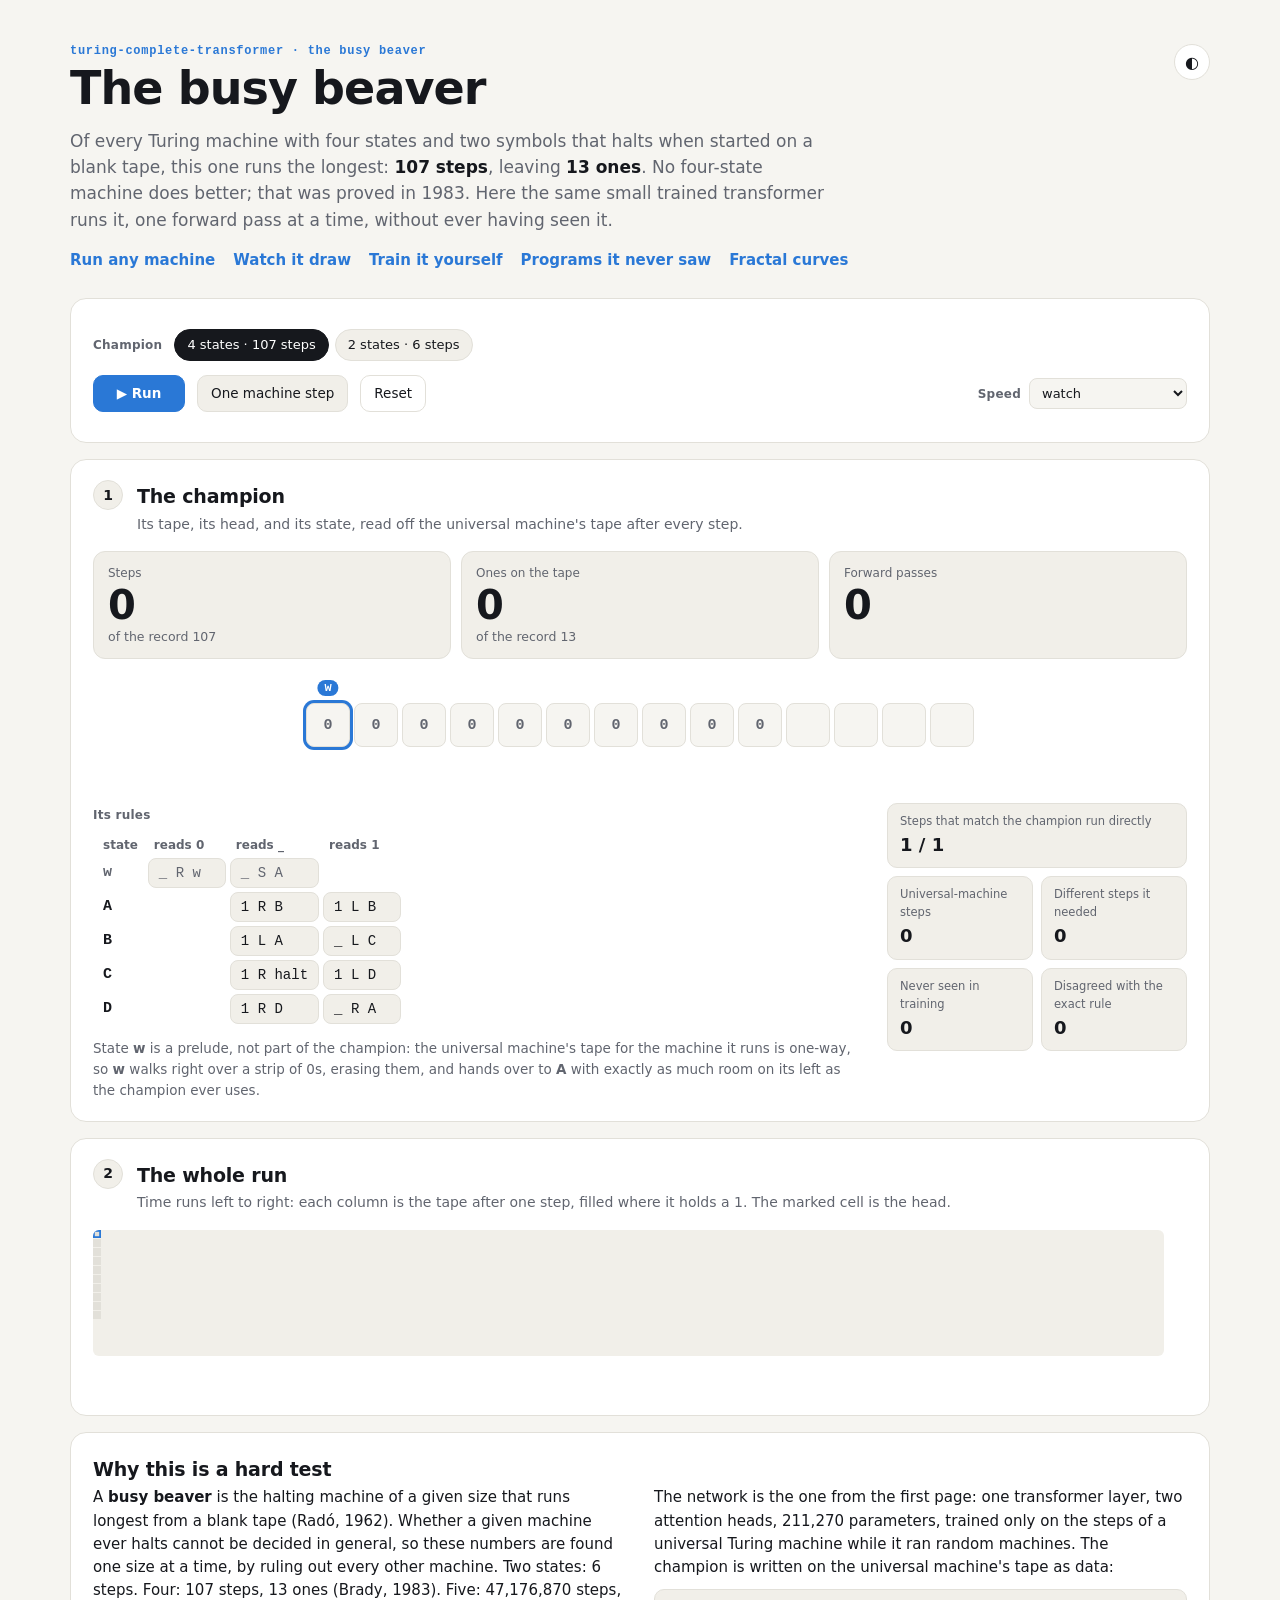
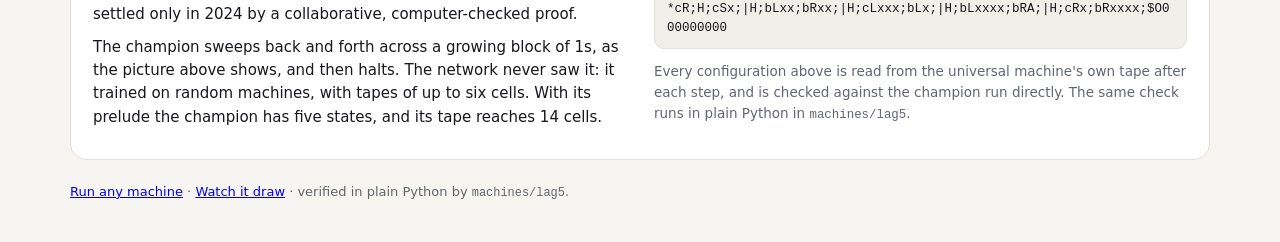
==== web/beaver.html @ 1ff1c218 "web/curves.html: the 8,170-parameter network draws the dragon curve and the Koch curve Two Turing ma" ====
<!doctype html>
<html lang="en">
<head>
<meta charset="utf-8">
<meta name="viewport" content="width=device-width, initial-scale=1">
<title>The Busy Beaver</title>
<meta name="description" content="A trained transformer, running a universal Turing machine, runs the four-state busy beaver champion: 107 steps, 13 ones.">
<link rel="stylesheet" href="style.css">
<script>try { var t = localStorage.getItem("tct-theme"); if (t) document.documentElement.dataset.theme = t; } catch (e) {}</script>
</head>
<body>
<header class="hero">
  <div class="wrap">
    <p class="kicker"><a href="index.html">turing-complete-transformer</a> · the busy beaver</p>
    <h1>The busy beaver</h1>
    <p class="lede">Of every Turing machine with four states and two symbols that halts when started on a blank tape, this
      one runs the longest: <b>107 steps</b>, leaving <b>13 ones</b>. No four-state machine does better; that was proved
      in 1983. Here the same small trained transformer runs it, one forward pass at a time, without ever having seen it.</p>
    <nav class="pagenav"><a href="index.html">Run any machine</a><a href="draw.html">Watch it draw</a><a href="train.html">Train it yourself</a><a href="programs.html">Programs it never saw</a><a href="curves.html">Fractal curves</a></nav>
    <button class="theme" type="button" aria-label="Toggle light and dark">◐</button>
  </div>
</header>

<main class="wrap">
  <section class="panel controls" aria-label="Choose a champion and run it">
    <div class="row">
      <span class="label">Champion</span>
      <div class="chips" id="champs">
        <button class="chip" type="button" data-champ="bb4">4 states · 107 steps</button>
        <button class="chip" type="button" data-champ="bb2">2 states · 6 steps</button>
      </div>
    </div>
    <div class="row buttons">
      <button class="btn primary" id="play" type="button">▶ Run</button>
      <button class="btn" id="step" type="button">One machine step</button>
      <button class="btn ghost" id="reset" type="button">Reset</button>
      <label class="speed"><span class="label">Speed</span>
        <select id="speed">
          <option value="600">slow</option>
          <option value="140" selected>watch</option>
          <option value="0">as fast as possible</option>
        </select>
      </label>
    </div>
  </section>

  <section class="panel" aria-labelledby="h-bb">
    <div class="phead">
      <span class="num">1</span>
      <div><h2 id="h-bb">The champion</h2>
        <p class="sub" id="phase">Its tape, its head, and its state, read off the universal machine's tape after every step.</p></div>
    </div>
    <div class="bbtop">
      <div class="counter"><span>Steps</span><b id="steps">0</b><em id="steps-of">of the record 107</em></div>
      <div class="counter"><span>Ones on the tape</span><b id="ones">0</b><em id="ones-of">of the record 13</em></div>
      <div class="counter"><span>Forward passes</span><b id="passes">0</b><em id="this-step"></em></div>
    </div>
    <div class="bbtape-wrap"><div class="bbtape" id="tape" aria-live="off"></div></div>
    <p class="used" id="used" aria-live="polite">&nbsp;</p>
    <div class="bbgrid">
      <div>
        <span class="label">Its rules</span>
        <table class="bbrules" id="rules"></table>
        <p class="note">State <b>w</b> is a prelude, not part of the champion: the universal machine's tape for the machine
          it runs is one-way, so <b>w</b> walks right over a strip of 0s, erasing them, and hands over to <b>A</b> with
          exactly as much room on its left as the champion ever uses.</p>
      </div>
      <div class="checks2">
        <div class="sm" id="c-match"><span>Steps that match the champion run directly</span><b id="match">0</b></div>
        <div class="sm"><span>Universal-machine steps</span><b id="utm">0</b></div>
        <div class="sm"><span>Different steps it needed</span><b id="distinct">0</b></div>
        <div class="sm" id="c-unseen"><span>Never seen in training</span><b id="unseen">0</b></div>
        <div class="sm" id="c-dis"><span>Disagreed with the exact rule</span><b id="disagree">0</b></div>
      </div>
    </div>
  </section>

  <section class="panel" aria-labelledby="h-run">
    <div class="phead">
      <span class="num">2</span>
      <div><h2 id="h-run">The whole run</h2>
        <p class="sub">Time runs left to right: each column is the tape after one step, filled where it holds a 1. The
          marked cell is the head.</p></div>
    </div>
    <div class="ribbon-wrap" id="ribbon-wrap"><canvas id="ribbon" role="img" aria-label="The tape after every step"></canvas></div>
    <p class="verdict2" id="verdict" aria-live="polite"></p>
  </section>

  <section class="panel explain" aria-labelledby="h-what">
    <h2 id="h-what">Why this is a hard test</h2>
    <div class="cols">
      <div>
        <p>A <b>busy beaver</b> is the halting machine of a given size that runs longest from a blank tape (Radó, 1962).
          Whether a given machine ever halts cannot be decided in general, so these numbers are found one size at a time,
          by ruling out every other machine. Two states: 6 steps. Four: 107 steps, 13 ones (Brady, 1983). Five:
          47,176,870 steps, settled only in 2024 by a collaborative, computer-checked proof.</p>
        <p>The champion sweeps back and forth across a growing block of 1s, as the picture above shows, and then
          halts. The network never saw it: it trained on random machines, with tapes of up to six cells. With its
          prelude the champion has five states, and its tape reaches 14 cells.</p>
      </div>
      <div>
        <p>The network is the one from the first page: one transformer layer, two attention heads, 211,270 parameters,
          trained only on the steps of a universal Turing machine while it ran random machines. The champion is written
          on the universal machine's tape as data:</p>
        <pre class="enc" id="encoded"></pre>
        <p class="note">Every configuration above is read from the universal machine's own tape after each step, and is
          checked against the champion run directly. The same check runs in plain Python in
          <code>machines/lag5</code>.</p>
      </div>
    </div>
  </section>
</main>

<footer class="wrap foot">
  <a href="index.html">Run any machine</a> · <a href="draw.html">Watch it draw</a> · verified in plain Python by
  <code>machines/lag5</code>.
</footer>

<script src="data.js"></script>
<script src="mynet.js"></script>
<script src="core.js"></script>
<script src="beaver.js"></script>
</body>
</html>
---- web/style.css ----
:root {
  --bg: #f6f5f1;
  --panel: #ffffff;
  --ink: #16181d;
  --muted: #61656f;
  --rule: #e2e0d9;
  --soft: #f1efe9;
  --accent: #2a78d6;          /* validated categorical slot 1 */
  --accent-2: #eb6834;        /* validated categorical slot 2 */
  --good: #0a8a0a;
  --bad: #d03b3b;
  --entry-a: #eef3fb;
  --entry-b: #f7f1e9;
  --sim: #e9f6ee;
  --mono: ui-monospace, "SF Mono", Menlo, Consolas, monospace;
  --sans: -apple-system, BlinkMacSystemFont, "Inter", "Segoe UI", system-ui, sans-serif;
  color-scheme: light;
}
@media (prefers-color-scheme: dark) {
  :root:not([data-theme="light"]) {
    --bg: #111317; --panel: #191c22; --ink: #eceef2; --muted: #9aa0ab; --rule: #2a2e37; --soft: #20242c;
    --accent: #3987e5; --accent-2: #d95926; --good: #3cbf5c; --bad: #e66767;
    --entry-a: #24324b; --entry-b: #3a2f24; --sim: #1f3528; color-scheme: dark;
  }
}
:root[data-theme="dark"] {
  --bg: #111317; --panel: #191c22; --ink: #eceef2; --muted: #9aa0ab; --rule: #2a2e37; --soft: #20242c;
  --accent: #3987e5; --accent-2: #d95926; --good: #3cbf5c; --bad: #e66767;
  --entry-a: #24324b; --entry-b: #3a2f24; --sim: #1f3528; color-scheme: dark;
}

* { box-sizing: border-box; }
body { margin: 0; background: var(--bg); color: var(--ink); font: 15px/1.55 var(--sans); }
code { font-family: var(--mono); font-size: 0.92em; }
.wrap { max-width: 1180px; margin: 0 auto; padding: 0 20px; }

.hero { padding: 44px 0 26px; }
.hero .wrap { position: relative; }
.kicker { margin: 0 0 6px; font: 600 12px var(--mono); letter-spacing: 0.06em; color: var(--accent); }
h1 { margin: 0; font-size: clamp(30px, 5vw, 46px); line-height: 1.08; letter-spacing: -0.02em; }
.lede { max-width: 760px; margin: 14px 0 0; font-size: 17px; color: var(--muted); }
.lede b { color: var(--ink); }
.theme { position: absolute; top: 0; right: 20px; width: 36px; height: 36px; border-radius: 50%; border: 1px solid var(--rule);
  background: var(--panel); color: var(--ink); font-size: 16px; cursor: pointer; }

.panel { background: var(--panel); border: 1px solid var(--rule); border-radius: 16px; padding: 20px 22px; margin: 0 0 16px; }
.label { font-size: 12px; font-weight: 600; color: var(--muted); letter-spacing: 0.02em; }
.row { display: flex; flex-wrap: wrap; align-items: center; gap: 10px 12px; margin: 10px 0; }
.chips { display: flex; flex-wrap: wrap; gap: 6px; }
.chip { font: inherit; font-size: 13px; padding: 5px 12px; border-radius: 999px; border: 1px solid var(--rule); background: var(--soft);
  color: var(--ink); cursor: pointer; }
.chip[aria-pressed="true"] { background: var(--ink); color: var(--panel); border-color: var(--ink); }
.chip.own { border-style: dashed; }
#input { font: 600 16px var(--mono); padding: 7px 12px; border-radius: 10px; border: 1px solid var(--rule); background: var(--bg);
  color: var(--ink); min-width: 0; flex: 0 1 260px; }
.hint { font-size: 13px; color: var(--muted); }
.editor { margin: 6px 0 4px; }
.editor .label { display: block; margin-bottom: 6px; font-weight: 500; }
textarea { width: 100%; font: 14px/1.5 var(--mono); padding: 10px 12px; border-radius: 10px; border: 1px solid var(--rule);
  background: var(--bg); color: var(--ink); resize: vertical; }
.error { min-height: 1.2em; margin: 4px 0 0; color: var(--bad); font-size: 13px; }
.buttons { margin-top: 14px; }
.btn { font: inherit; font-size: 13.5px; padding: 7px 13px; border-radius: 10px; border: 1px solid var(--rule); background: var(--soft);
  color: var(--ink); cursor: pointer; }
.btn:hover { border-color: var(--muted); }
.btn:disabled { opacity: 0.45; cursor: default; }
.btn.primary { background: var(--accent); border-color: var(--accent); color: #fff; font-weight: 600; min-width: 92px; }
.btn.ghost { background: none; }
.speed { margin-left: auto; display: inline-flex; align-items: center; gap: 8px; }
select { font: inherit; font-size: 13px; padding: 6px 8px; border-radius: 8px; border: 1px solid var(--rule); background: var(--bg); color: var(--ink); }
:focus-visible { outline: 2px solid var(--accent); outline-offset: 2px; }

.phead { display: grid; grid-template-columns: auto 1fr auto; gap: 14px; align-items: start; margin-bottom: 16px; }
.num { width: 30px; height: 30px; border-radius: 50%; display: grid; place-items: center; font-weight: 700; font-size: 14px;
  background: var(--soft); border: 1px solid var(--rule); }
h2 { margin: 2px 0 2px; font-size: 19px; letter-spacing: -0.01em; }
.sub { margin: 0; color: var(--muted); font-size: 14px; }
.sub b { color: var(--ink); font-weight: 600; }
.stat { text-align: right; }
.stat span { display: block; font-size: 11.5px; color: var(--muted); }
.stat b { font-size: 26px; font-weight: 650; letter-spacing: -0.01em; }

.simgrid { display: grid; grid-template-columns: 1.4fr 1fr; gap: 22px; }
.state-line { font-size: 14px; color: var(--muted); margin-bottom: 8px; }
.state-line b { font: 700 16px var(--mono); color: var(--ink); padding: 2px 8px; border-radius: 6px; background: var(--soft); }
.tape { display: flex; flex-wrap: wrap; gap: 4px; padding-top: 18px; }
.cell { position: relative; width: 42px; height: 46px; display: grid; place-items: center; font: 700 20px var(--mono);
  border: 1.5px solid var(--rule); border-radius: 8px; background: var(--bg); transition: background 0.2s; }
.cell.blank { color: var(--muted); font-weight: 400; }
.cell.head { border-color: var(--accent-2); box-shadow: 0 0 0 2px var(--accent-2); }
.cell.head::before { content: "▼"; position: absolute; top: -19px; font-size: 12px; color: var(--accent-2); }
.verdict { margin-top: 16px; min-height: 44px; }
.verdict .box { display: inline-flex; flex-wrap: wrap; align-items: center; gap: 6px 12px; padding: 10px 14px; border-radius: 12px;
  border: 1px solid var(--rule); background: var(--soft); font-size: 14px; }
.verdict .ok { color: var(--good); font-weight: 700; }
.verdict .no { color: var(--bad); font-weight: 700; }
.rules { display: grid; gap: 3px; margin-top: 6px; max-height: 260px; overflow: auto; }
.rule { font: 13.5px var(--mono); padding: 4px 10px; border-radius: 7px; border: 1px solid transparent; }
.rule.live { border-color: var(--accent-2); background: color-mix(in srgb, var(--accent-2) 12%, transparent); }
.rule.cur { background: var(--soft); }

.utm { display: flex; flex-wrap: wrap; gap: 3px 2px; padding-top: 22px; font: 600 14px var(--mono); }
.u { position: relative; min-width: 21px; height: 28px; padding: 0 3px; display: grid; place-items: center; border-radius: 4px; }
.u.ea { background: var(--entry-a); }
.u.eb { background: var(--entry-b); }
.u.star { background: var(--accent); color: #fff; }
.u.sel { box-shadow: inset 0 -3px 0 var(--accent-2); }
.u.dollar { background: var(--ink); color: var(--panel); }
.u.sim { background: var(--sim); }
.u.blank { color: var(--muted); font-weight: 400; }
.u.head { outline: 2px solid var(--ink); outline-offset: 1px; z-index: 1; }
.u.head .tag { position: absolute; bottom: 31px; left: 50%; transform: translateX(-50%); white-space: nowrap; font: 600 10.5px var(--mono);
  padding: 1px 5px; border-radius: 4px; background: var(--ink); color: var(--panel); }
.legend { display: flex; flex-wrap: wrap; gap: 6px 16px; margin-top: 14px; font-size: 12.5px; color: var(--muted); }
.k { display: inline-block; width: 12px; height: 12px; border-radius: 3px; vertical-align: -2px; margin-right: 5px; }
.k-star { background: var(--accent); } .k-entry { background: var(--entry-a); border: 1px solid var(--rule); }
.k-sel { box-shadow: inset 0 -3px 0 var(--accent-2); background: var(--entry-b); } .k-sim { background: var(--sim); }
.k-head { outline: 2px solid var(--ink); }

.netgrid { display: grid; grid-template-columns: 1fr 1fr; gap: 26px; }
.window { display: flex; gap: 8px; margin: 8px 0 18px; }
.wtok { flex: 1; max-width: 150px; text-align: center; border: 1.5px solid var(--accent); border-radius: 10px; padding: 8px 6px; }
.wtok .pos { display: block; font-size: 11px; color: var(--muted); }
.wtok b { font: 700 16px var(--mono); }
.attn { display: grid; gap: 10px; margin-top: 8px; }
.ahead { display: grid; grid-template-columns: 62px 1fr; gap: 10px; align-items: center; font-size: 12.5px; color: var(--muted); }
.abars { display: grid; grid-template-columns: repeat(3, 1fr); gap: 6px; }
.abar { height: 26px; border-radius: 6px; background: var(--soft); position: relative; overflow: hidden; }
.abar i { position: absolute; left: 0; top: 0; bottom: 0; background: var(--accent); opacity: 0.85; border-radius: 6px 4px 4px 6px; }
.abar span { position: relative; z-index: 1; display: block; padding: 0 8px; line-height: 26px; font: 600 12px var(--mono); color: var(--ink); }
.preds { display: grid; gap: 6px; margin-top: 8px; }
.pred { display: grid; grid-template-columns: 1fr 120px 52px; gap: 10px; align-items: center; font: 14px var(--mono); }
.pred .pbar { height: 8px; border-radius: 4px; background: var(--soft); overflow: hidden; }
.pred .pbar i { display: block; height: 100%; background: var(--accent); border-radius: 4px; }
.pred .pp { text-align: right; color: var(--muted); font-size: 12.5px; }
.pred.top { font-weight: 700; }
.appended { margin-top: 12px; font-size: 13.5px; color: var(--muted); }
.appended b { font-family: var(--mono); color: var(--ink); padding: 2px 7px; border-radius: 6px; border: 1.5px solid var(--accent-2); }
.checks { display: grid; grid-template-columns: 1fr 1fr; gap: 8px; margin-top: 18px; }
.check { padding: 9px 12px; border-radius: 10px; border: 1px solid var(--rule); background: var(--soft); }
.check span { display: block; font-size: 11.5px; color: var(--muted); }
.check b { font-size: 19px; }
.check.warn { border-color: var(--bad); }
.check.warn b { color: var(--bad); }

.explain .cols { display: grid; grid-template-columns: 1fr 1fr; gap: 28px; }
.explain p { margin: 0 0 10px; }
.explain table { width: 100%; border-collapse: collapse; font-size: 14px; margin-top: 6px; }
.explain th, .explain td { text-align: left; padding: 7px 10px; border-bottom: 1px solid var(--rule); vertical-align: top; }
.explain th { font-size: 12px; color: var(--muted); font-weight: 600; }
.foot { padding: 6px 20px 40px; color: var(--muted); font-size: 13px; }

@media (max-width: 900px) {
  .simgrid, .netgrid, .explain .cols { grid-template-columns: 1fr; }
  .speed { margin-left: 0; }
}
@media (max-width: 560px) {
  .wrap { padding: 0 14px; }
  .panel { padding: 16px; }
  .phead { grid-template-columns: auto 1fr; }
  .phead .stat { grid-column: 1 / -1; text-align: left; }
  .cell { width: 34px; height: 40px; font-size: 17px; }
  .checks { grid-template-columns: 1fr; }
  .pred { grid-template-columns: 1fr 70px 46px; }
}
@media (prefers-reduced-motion: reduce) { * { transition: none !important; } }

/* ---------------------------------------------------------------- draw.html */
.kicker a { color: inherit; text-decoration: none; }
.kicker a:hover { text-decoration: underline; }
.nav-draw { display: inline-block; margin-top: 16px; font-weight: 600; color: var(--accent); text-decoration: none; }
.nav-draw:hover { text-decoration: underline; }
.anyrule { display: inline-flex; align-items: center; gap: 8px; margin-left: 6px; }
.anyrule input { width: 84px; font: 600 15px var(--mono); padding: 5px 10px; border-radius: 10px; border: 1px solid var(--rule);
  background: var(--bg); color: var(--ink); }
.drawgrid { display: grid; grid-template-columns: minmax(0, 1fr) 300px; gap: 24px; align-items: start; }
.canvaswrap { position: relative; display: flex; justify-content: center; padding-right: 26px; }
canvas { display: block; border-radius: 6px; }
.ticks { position: absolute; top: 0; right: 0; width: 22px; }
.ticks span { position: absolute; left: 0; display: flex; align-items: center; font-weight: 700; line-height: 1; }
.ticks .ok { color: var(--good); }
.ticks .no { color: var(--bad); }
.dstats { display: grid; grid-template-columns: 1fr 1fr; gap: 8px; }
.dstats > div { padding: 9px 12px; border-radius: 10px; border: 1px solid var(--rule); background: var(--soft); }
.dstats span { display: block; font-size: 11.5px; color: var(--muted); }
.dstats b { font-size: 18px; }
.dstats .big, .dstats .wide { grid-column: 1 / -1; }
.dstats .big b { font-size: 30px; letter-spacing: -0.02em; }
.dstats .big em { display: block; font-style: normal; font-size: 12.5px; color: var(--muted); min-height: 1.2em; }
.dstats .warn { border-color: var(--bad); }
.dstats .warn b { color: var(--bad); }
.note { grid-column: 1 / -1; margin: 4px 0 0; font-size: 13.5px; color: var(--muted); }
.tower { margin: 0 0 10px; padding-left: 20px; }
.tower li { margin: 0 0 6px; }
.enc { margin: 0 0 12px; padding: 10px 12px; border-radius: 10px; background: var(--soft); border: 1px solid var(--rule);
  font: 12.5px/1.5 var(--mono); white-space: pre-wrap; word-break: break-all; }
.rules.small { grid-template-columns: repeat(auto-fill, minmax(150px, 1fr)); max-height: none; margin: 4px 0 12px; }
.rules.small .rule { font-size: 12.5px; padding: 2px 6px; }
@media (max-width: 900px) { .drawgrid { grid-template-columns: 1fr; } }

/* ---------------------------------------------------------------- beaver.html */
.pagenav { display: flex; flex-wrap: wrap; gap: 8px 18px; margin-top: 16px; }
.pagenav a { font-weight: 600; color: var(--accent); text-decoration: none; }
.pagenav a:hover { text-decoration: underline; }
.bbtop { display: grid; grid-template-columns: repeat(3, minmax(0, 1fr)); gap: 10px; margin: 6px 0 18px; }
.counter { padding: 12px 14px; border-radius: 12px; border: 1px solid var(--rule); background: var(--soft); }
.counter span { display: block; font-size: 12px; color: var(--muted); }
.counter b { display: block; font-size: 40px; line-height: 1.1; letter-spacing: -0.03em; font-variant-numeric: tabular-nums; }
.counter em { display: block; font-style: normal; font-size: 12.5px; color: var(--muted); min-height: 1.2em; }
.bbtape-wrap { overflow-x: auto; padding: 26px 2px 4px; }
.bbtape { display: flex; gap: 4px; width: max-content; margin: 0 auto; }
.bbcell { position: relative; width: 44px; height: 44px; border-radius: 8px; border: 1px solid var(--rule); background: var(--bg);
  display: flex; align-items: center; justify-content: center; font: 600 15px var(--mono); color: var(--muted);
  transition: background-color .12s; }
.bbcell.one { background: var(--ink); border-color: var(--ink); }
.bbcell.head { box-shadow: 0 0 0 3px var(--accent); }
.bbcell .badge { position: absolute; top: -24px; left: 50%; transform: translateX(-50%); padding: 1px 7px; border-radius: 999px;
  background: var(--accent); color: #fff; font: 700 12px var(--mono); }
.used { margin: 10px 0 18px; text-align: center; font-size: 15px; color: var(--muted); min-height: 1.4em; }
.bbgrid { display: grid; grid-template-columns: minmax(0, 1fr) 300px; gap: 24px; align-items: start; }
.bbrules { border-collapse: separate; border-spacing: 4px; margin: 6px 0 10px; font: 14px var(--mono); }
.bbrules th { font: 600 12px var(--sans); color: var(--muted); text-align: left; padding: 2px 6px; }
.bbrules tbody th { font: 700 15px var(--mono); color: var(--ink); }
.bbrules td { min-width: 78px; padding: 6px 10px; border-radius: 8px; background: var(--soft); border: 1px solid var(--rule); }
.bbrules td:empty { background: none; border-color: transparent; }
.bbrules tr.prelude td, .bbrules tr.prelude th { color: var(--muted); }
.bbrules td.on { background: var(--accent); border-color: var(--accent); color: #fff; }
.checks2 { display: grid; grid-template-columns: 1fr 1fr; gap: 8px; }
.checks2 .sm { padding: 9px 12px; border-radius: 10px; border: 1px solid var(--rule); background: var(--soft); }
.checks2 .sm:first-child { grid-column: 1 / -1; }
.checks2 span { display: block; font-size: 11.5px; color: var(--muted); }
.checks2 b { font-size: 18px; }
.checks2 .warn { border-color: var(--bad); }
.checks2 .warn b { color: var(--bad); }
.ribbon-wrap { overflow-x: auto; padding-bottom: 4px; }
.ribbon-wrap canvas { display: block; border-radius: 6px; }
.verdict2 { margin: 14px 0 0; font-weight: 600; min-height: 1.4em; }
.verdict2.ok { color: var(--good); }
.verdict2.bad { color: var(--bad); }
@media (max-width: 900px) { .bbgrid { grid-template-columns: 1fr; } }
@media (max-width: 600px) {
  .bbtop { grid-template-columns: 1fr 1fr; }
  .bbtop .counter:last-child { grid-column: 1 / -1; }
  .counter b { font-size: 30px; }
  .bbcell { width: 30px; height: 30px; border-radius: 6px; font-size: 12px; }
  .bbtape { gap: 3px; }
  .bbrules td { min-width: 0; padding: 5px 6px; font-size: 12.5px; }
}
.hero .kicker { padding-right: 52px; }

/* ---------------------------------------------------------------- train.html */
.mono { font-family: var(--mono); }
.hint { margin: 8px 0 0; font-size: 13.5px; color: var(--muted); }
#machines { flex: 1 1 220px; max-width: 420px; accent-color: var(--accent); }
#machines-out { font-size: 18px; min-width: 64px; text-align: right; }
.small-in { width: 70px; font: 600 14px var(--mono); padding: 5px 8px; border-radius: 10px; border: 1px solid var(--rule); background: var(--bg); color: var(--ink); }
.tstats { display: grid; grid-template-columns: repeat(4, minmax(0, 1fr)); gap: 8px; margin: 6px 0 14px; }
.tstats > div { padding: 10px 12px; border-radius: 10px; border: 1px solid var(--rule); background: var(--soft); }
.tstats span { display: block; font-size: 11.5px; color: var(--muted); }
.tstats b { font-size: 20px; font-variant-numeric: tabular-nums; }
.charts { display: grid; grid-template-columns: 1fr 1fr; gap: 16px; }
.charts figure { margin: 0; }
.charts figcaption { font-size: 12.5px; color: var(--muted); margin-bottom: 4px; display: flex; flex-wrap: wrap; gap: 10px; align-items: center; }
.charts canvas { display: block; width: 100%; height: 190px; }
.key { display: inline-flex; gap: 6px; align-items: center; }
.key i { display: inline-block; width: 14px; height: 3px; border-radius: 2px; margin-left: 6px; }
.key .k1 { background: #2a78d6; }
.key .k2 { background: #eb6834; }
.progs { display: grid; grid-template-columns: repeat(auto-fill, minmax(190px, 1fr)); gap: 8px; }
.prog { padding: 10px 12px; border-radius: 10px; border: 1px solid var(--rule); background: var(--soft); display: flex; flex-direction: column; gap: 3px; }
.prog b { font-size: 14.5px; }
.prog .sub2 { font-size: 12px; color: var(--muted); }
.prog .res { font-size: 13px; font-weight: 600; color: var(--muted); }
.prog.yes .res { color: var(--good); }
.prog.no .res { color: var(--bad); }
.prog.no { border-color: var(--bad); }
.view3d { position: relative; height: 440px; border-radius: 12px; background: var(--soft); overflow: hidden; touch-action: none; }
.view3d canvas { display: block; width: 100% !important; height: 100% !important; }
.v-msg { position: absolute; inset: 0; display: flex; align-items: center; justify-content: center; margin: 0; color: var(--muted); font-size: 14px; padding: 16px; text-align: center; }
.v-label { position: absolute; left: 0; top: 0; pointer-events: none; font: 600 12px var(--mono); color: var(--ink);
  background: var(--panel); border: 1px solid var(--rule); border-radius: 6px; padding: 1px 6px; white-space: nowrap; }
.legend3d { margin-top: 10px; gap: 8px 16px; font-size: 13px; color: var(--muted); }
.legend3d > span { display: inline-flex; align-items: center; gap: 6px; }
.sw { display: inline-block; width: 12px; height: 12px; border-radius: 3px; }
.s-learned { background: var(--accent); }
.s-pending { background: var(--rule); }
.s-good { background: #0ca30c; }
.s-bad { background: #d03b3b; }
.dot { display: inline-block; width: 10px; height: 10px; border-radius: 50%; }
.d1 { background: #2a78d6; } .d2 { background: #eb6834; } .d3 { background: #1baf7a; }
.mynet-bar { margin: 0 0 16px; padding: 10px 14px; border-radius: 12px; border: 1px solid var(--accent); background: var(--soft);
  font-size: 14px; display: flex; flex-wrap: wrap; align-items: center; gap: 8px 12px; }
@media (max-width: 760px) {
  .tstats { grid-template-columns: 1fr 1fr; }
  .charts { grid-template-columns: 1fr; }
  .view3d { height: 340px; }
}

/* ---------------------------------------------------------------- programs.html */
.param-in { width: 200px; font: 600 15px var(--mono); padding: 6px 10px; border-radius: 10px; border: 1px solid var(--rule); background: var(--bg); color: var(--ink); }
.bigval { font: 700 clamp(28px, 6vw, 52px)/1.1 var(--mono); letter-spacing: -0.02em; margin: 4px 0 12px; font-variant-numeric: tabular-nums; overflow-wrap: anywhere; }
.plotwrap canvas { display: block; width: 100%; height: 220px; }
.ptape-wrap { overflow-x: auto; margin: 6px 0 16px; padding: 4px 2px; }
.ptape { display: flex; gap: 2px; width: max-content; }
.pcell { width: 18px; height: 24px; border-radius: 4px; border: 1px solid var(--rule); background: var(--bg); display: flex; align-items: center;
  justify-content: center; font: 600 11px var(--mono); color: var(--muted); }
.pcell.one { background: var(--ink); border-color: var(--ink); color: var(--bg); }
.pcell.head { box-shadow: 0 0 0 2px var(--accent); }
.pstats { display: grid; grid-template-columns: repeat(4, minmax(0, 1fr)); gap: 8px; }
.pstats > div { padding: 9px 12px; border-radius: 10px; border: 1px solid var(--rule); background: var(--soft); }
.pstats span { display: block; font-size: 11.5px; color: var(--muted); }
.pstats b { font-size: 18px; font-variant-numeric: tabular-nums; }
.pstats .big { grid-row: span 2; }
.pstats .big b { font-size: 28px; }
.pstats .big em { display: block; font-style: normal; font-size: 12.5px; color: var(--muted); }
.pstats .warn { border-color: var(--bad); }
.pstats .warn b { color: var(--bad); }
@media (max-width: 760px) { .pstats { grid-template-columns: 1fr 1fr; } .pstats .big { grid-column: 1 / -1; grid-row: auto; } }
.pskip { display: flex; align-items: center; padding: 0 8px; font-size: 11.5px; color: var(--muted); white-space: nowrap; }

/* ---------------------------------------------------------------- index.html: how small it is */
.small-lede { font-size: 16px; margin-top: 10px; }
.small-lede a { color: var(--accent); font-weight: 600; white-space: nowrap; }
.sizes { margin: 16px 0 8px; }
.sz-axis { position: relative; height: 18px; margin-left: 260px; font-size: 11px; color: var(--muted); }
.sz-axis span { position: absolute; transform: translateX(-50%); white-space: nowrap; }
.sz-axis span:first-child { transform: none; }
.sz-axis span:last-child { transform: translateX(-100%); }
.sz-row { display: grid; grid-template-columns: 260px minmax(0, 1fr); align-items: center; gap: 0; padding: 8px 0; border-top: 1px solid var(--rule); }
.sz-name { font-weight: 600; font-size: 14.5px; padding-right: 12px; }
.sz-name small { display: block; font-weight: 400; font-size: 12px; color: var(--muted); }
.sz-name small a { color: var(--accent); }
.sz-bar { position: relative; display: flex; align-items: center; gap: 8px; height: 28px;
  background: repeating-linear-gradient(to right, var(--rule) 0 1px, transparent 1px 20%); }
.sz-bar i { display: block; height: 18px; border-radius: 0 4px 4px 0; background: var(--muted); }
.sz-row.ours .sz-bar i { background: var(--accent); }
.sz-bar b { font: 600 13.5px var(--mono); white-space: nowrap; }
.small-cols { margin-top: 12px; font-size: 13.5px; color: var(--muted); }
@media (max-width: 700px) {
  .sz-axis { margin-left: 0; }
  .sz-row { grid-template-columns: 1fr; gap: 6px; }
}
.sz-bar i { flex: none; }
.sz-row.inside .sz-bar i { display: flex; align-items: center; justify-content: flex-end; padding-right: 8px; box-sizing: border-box; }
.sz-row.inside .sz-bar b { color: var(--bg); }

/* ---------------------------------------------------------------- curves.html */
.artwrap { border-radius: 12px; background: var(--soft); margin: 6px 0 4px; }
.artwrap canvas { display: block; width: 100%; height: 480px; }
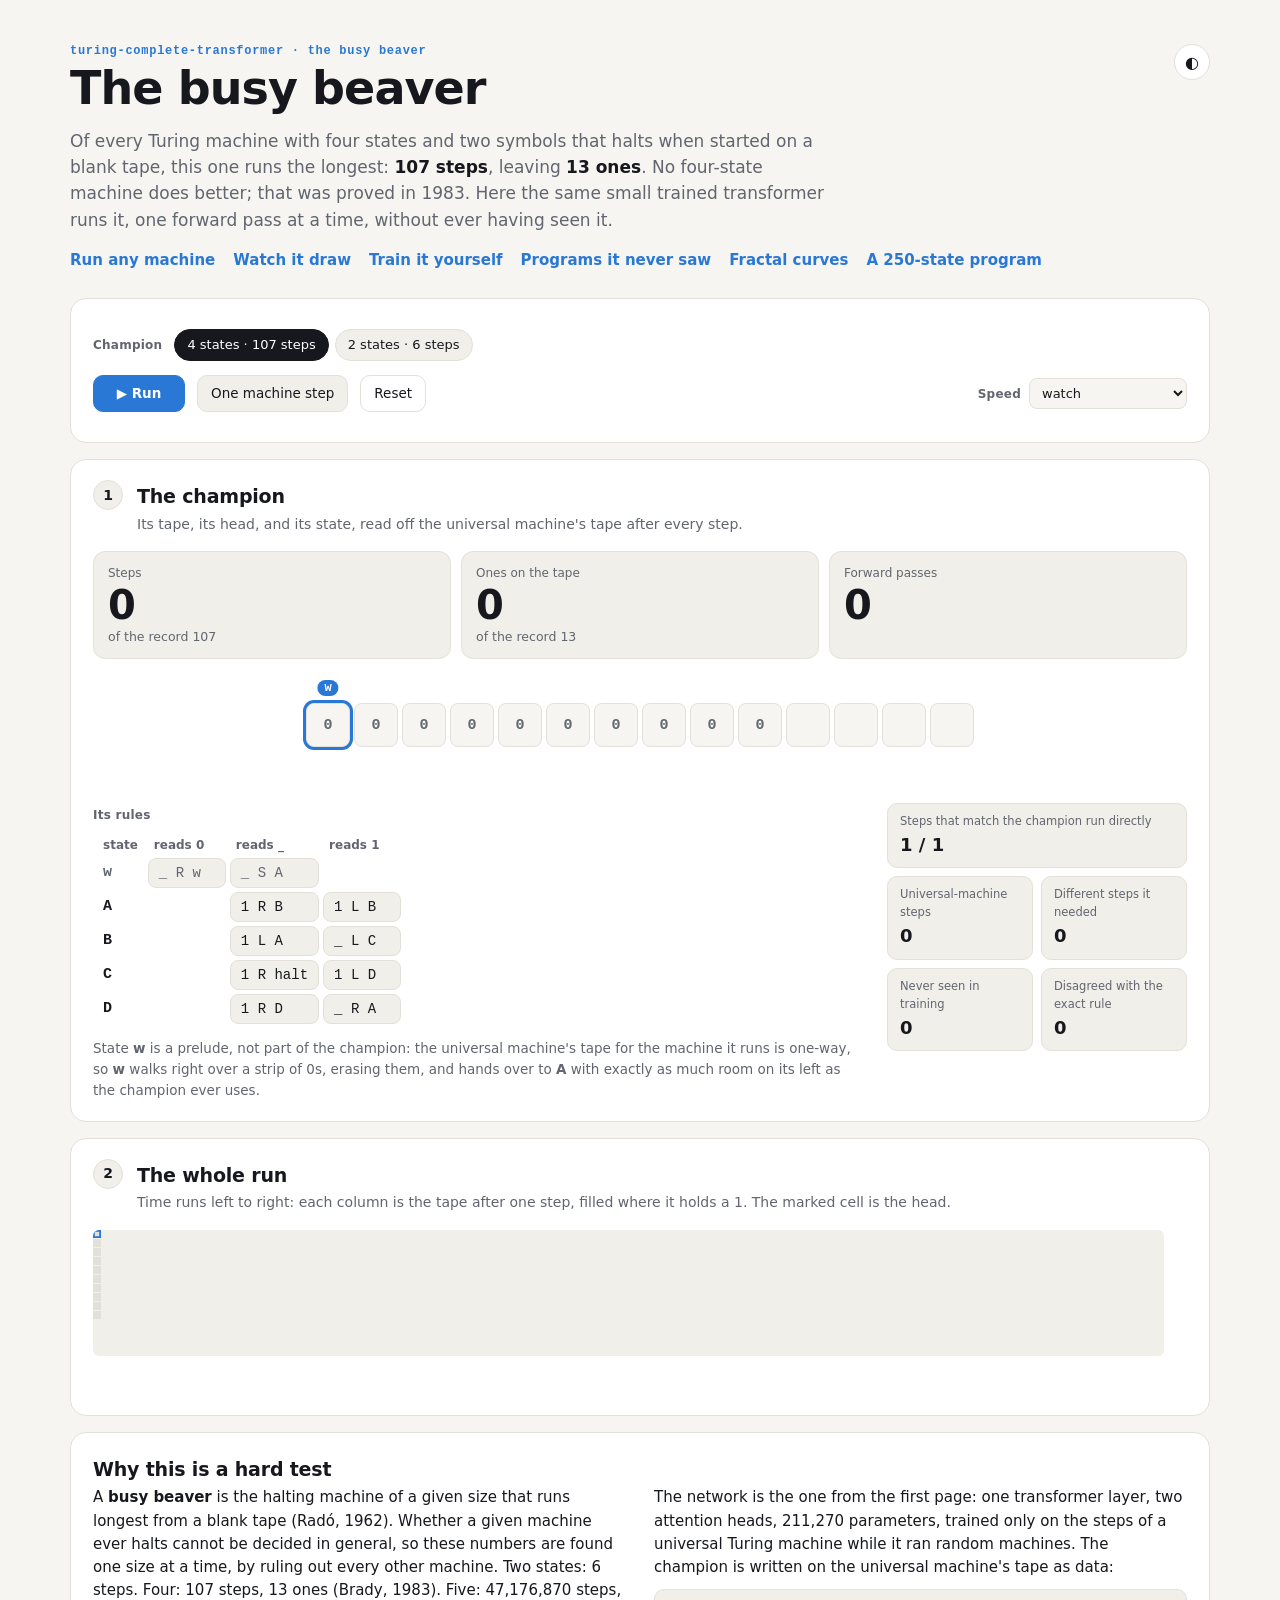
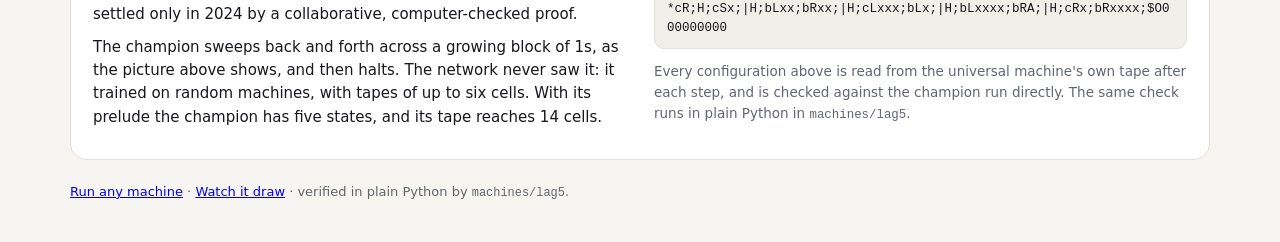
==== commit e8bfe5cd: "big-program: milestone 5, a 250-state sieve of Eratosthenes on the network The sieve as a Turing mac" ====
--- a/web/beaver.html
+++ b/web/beaver.html
@@ -5,7 +5,7 @@
 <meta name="viewport" content="width=device-width, initial-scale=1">
 <title>The Busy Beaver</title>
 <meta name="description" content="A trained transformer, running a universal Turing machine, runs the four-state busy beaver champion: 107 steps, 13 ones.">
-<link rel="stylesheet" href="style.css">
+<link rel="stylesheet" href="style.css?v=20261013c">
 <script>try { var t = localStorage.getItem("tct-theme"); if (t) document.documentElement.dataset.theme = t; } catch (e) {}</script>
 </head>
 <body>
@@ -16,7 +16,7 @@
     <p class="lede">Of every Turing machine with four states and two symbols that halts when started on a blank tape, this
       one runs the longest: <b>107 steps</b>, leaving <b>13 ones</b>. No four-state machine does better; that was proved
       in 1983. Here the same small trained transformer runs it, one forward pass at a time, without ever having seen it.</p>
-    <nav class="pagenav"><a href="index.html">Run any machine</a><a href="draw.html">Watch it draw</a><a href="train.html">Train it yourself</a><a href="programs.html">Programs it never saw</a><a href="curves.html">Fractal curves</a></nav>
+    <nav class="pagenav"><a href="index.html">Run any machine</a><a href="draw.html">Watch it draw</a><a href="train.html">Train it yourself</a><a href="programs.html">Programs it never saw</a><a href="curves.html">Fractal curves</a><a href="primes.html">A 250-state program</a></nav>
     <button class="theme" type="button" aria-label="Toggle light and dark">◐</button>
   </div>
 </header>
--- a/web/style.css
+++ b/web/style.css
@@ -347,3 +347,44 @@
 /* ---------------------------------------------------------------- curves.html */
 .artwrap { border-radius: 12px; background: var(--soft); margin: 6px 0 4px; }
 .artwrap canvas { display: block; width: 100%; height: 480px; }
+.artwrap { position: relative; }
+.artwrap canvas { height: min(68vh, 600px); }
+.artwrap #pen { position: absolute; inset: 0; width: 100%; pointer-events: none; }
+.inside { display: grid; grid-template-columns: minmax(0, 1fr) minmax(0, 1.2fr); gap: 20px; margin: 14px 0 16px; align-items: start; }
+.in-line { margin: 6px 0 8px; font-size: 14.5px; color: var(--muted); }
+.in-line b { color: var(--ink); }
+.in-say { margin-left: 8px; font-weight: 600; color: var(--accent); }
+.inside .ptape { flex-wrap: wrap; width: auto; }
+.in-flow { display: flex; align-items: center; gap: 10px; flex-wrap: wrap; }
+.in-flow .window { margin: 6px 0; }
+.in-flow .arrow { font-size: 20px; color: var(--muted); }
+.wtok.out { border-style: dashed; }
+.in-pass .note { margin: 2px 0 0; }
+@media (max-width: 760px) { .inside { grid-template-columns: 1fr; } }
+.in-rings { grid-column: 1 / -1; }
+.ringrow { display: grid; grid-template-columns: 64px minmax(0, 1fr); gap: 8px; align-items: start; margin: 6px 0; }
+.ringname { font-size: 12px; color: var(--muted); padding-top: 3px; }
+.ringcells { display: flex; flex-wrap: wrap; gap: 2px; }
+.rc { min-width: 15px; padding: 1px 2px; text-align: center; font: 600 11.5px/18px var(--mono); border-radius: 3px; background: var(--soft); color: var(--muted); }
+.rc.rh { background: var(--ink); color: var(--bg); }
+.rc.rw { outline: 2px solid var(--accent); outline-offset: 0; color: var(--ink); }
+.view3d.tall { height: min(72vh, 620px); }
+.v-label.small { font-size: 11px; font-weight: 600; padding: 0 5px; }
+.s-neg { background: #2a78d6; } .s-pos { background: #eb6834; } .s-mid { background: #c3c2b7; } .s-glow { background: #fffbe0; border: 1px solid var(--rule); }
+
+/* the sieve page */
+.spiralwrap { border-radius: 12px; background: var(--soft); margin: 6px 0 4px; padding: 12px; }
+.spiralwrap canvas { display: block; width: 100%; max-width: 640px; min-width: 0; aspect-ratio: 1; margin: 0 auto; }
+#rules.tall { max-height: 420px; overflow: auto; }
+.legend { display: flex; flex-wrap: wrap; gap: 6px 16px; margin: 10px 0 2px; font-size: 12.5px; color: var(--muted); }
+.legend span { display: inline-flex; align-items: center; gap: 6px; }
+.legend .sw { width: 12px; height: 12px; border-radius: 3px; display: inline-block; }
+.legend .sw.prime { background: var(--accent); }
+.legend .sw.lit { background: color-mix(in srgb, var(--ink) 38%, transparent); }
+.legend .sw.now { background: color-mix(in srgb, var(--accent-2) 55%, transparent); }
+.legend .sw.out { background: color-mix(in srgb, var(--ink) 8%, transparent); }
+.legend .sw.mark { background: var(--accent-2); }
+.legend .sw.head { background: transparent; box-shadow: inset 0 0 0 2px var(--ink); }
+.nowline { margin: 12px 0 0; }
+.controls .speed { max-width: 100%; min-width: 0; }
+.controls select { max-width: 100%; min-width: 0; text-overflow: ellipsis; }
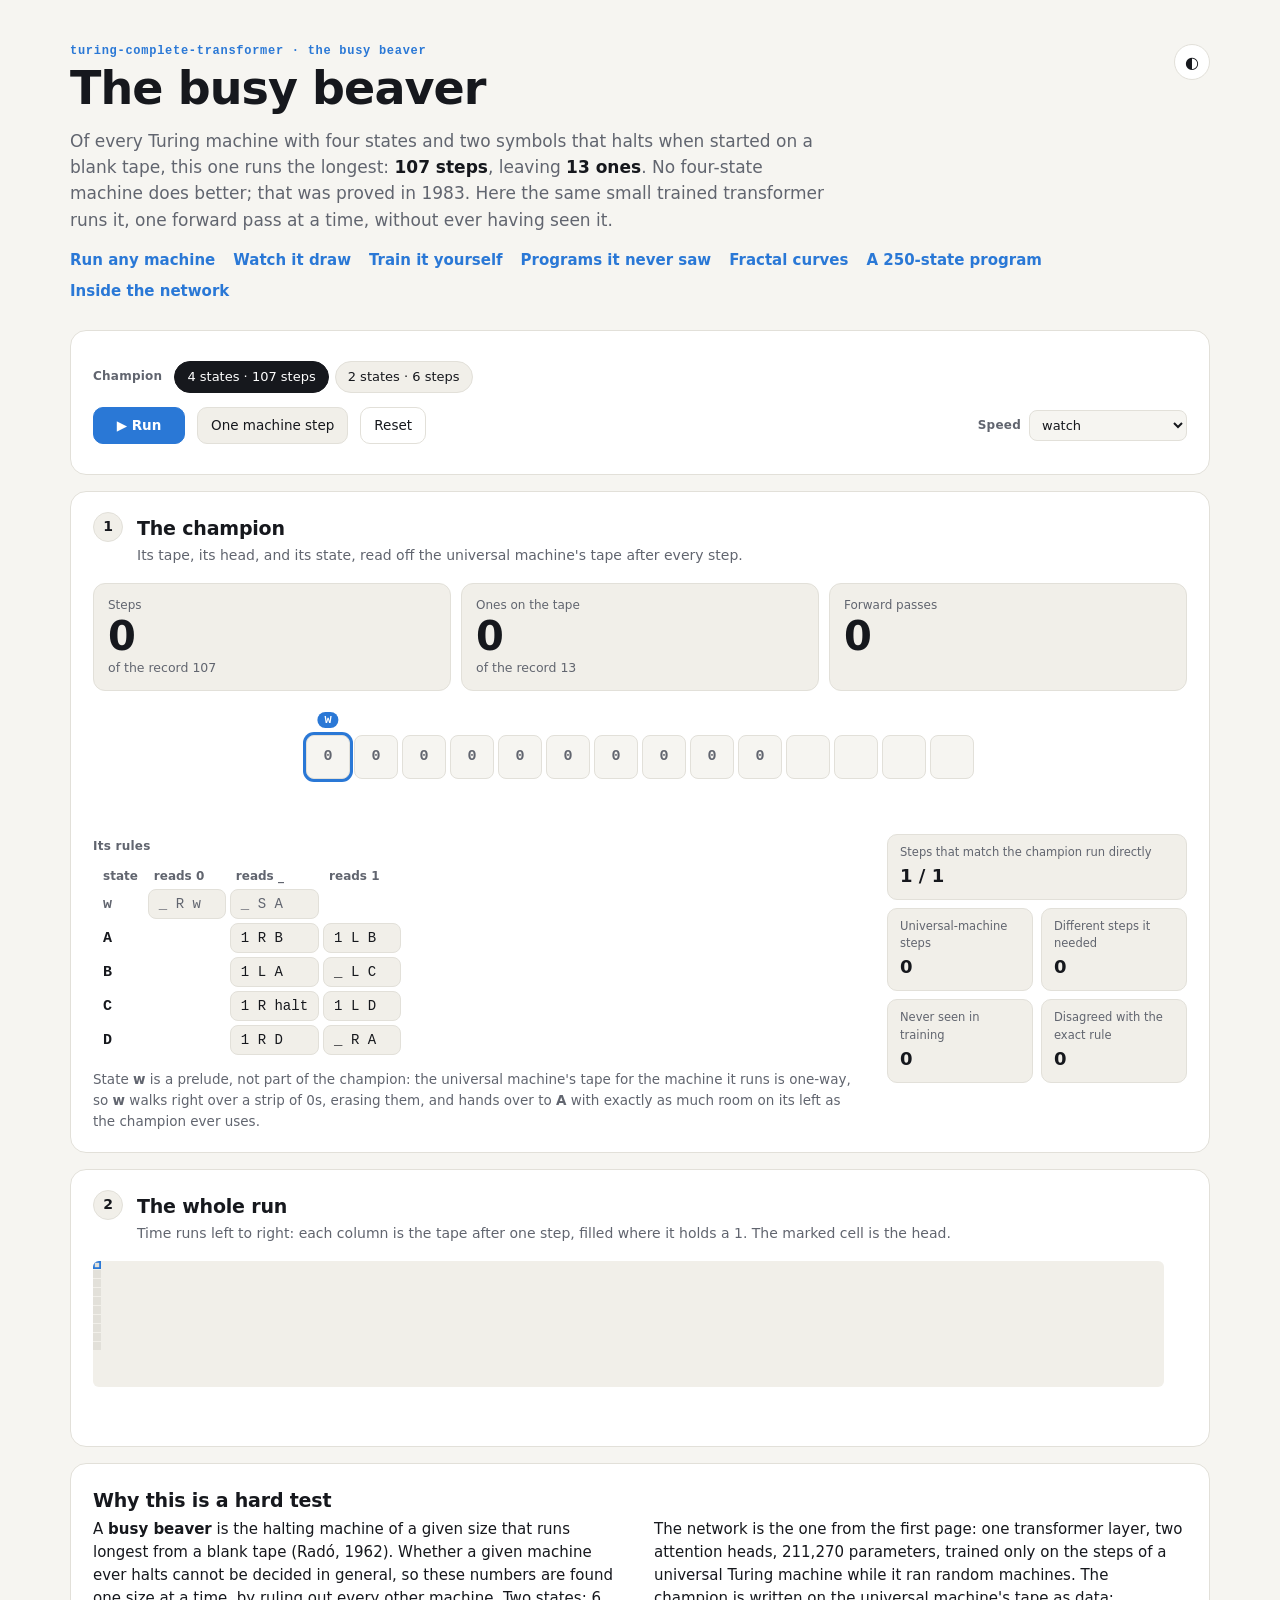
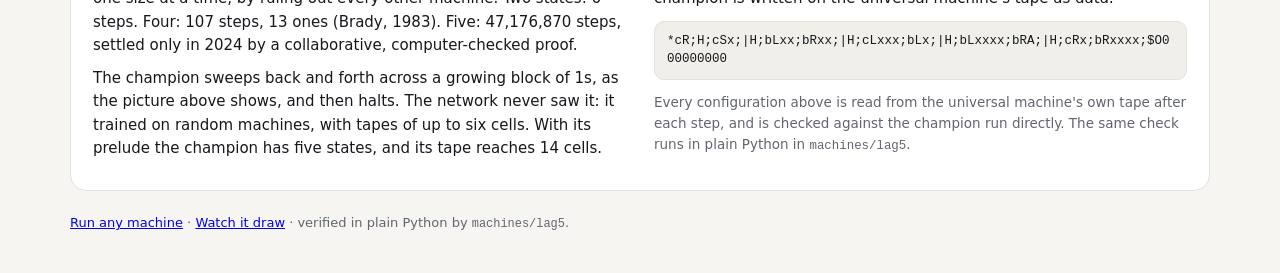
==== commit 73ca139d: "web/inside.html: one forward pass of the 23,844-parameter network, walked through in 3D Eight stages" ====
--- a/web/beaver.html
+++ b/web/beaver.html
@@ -16,7 +16,7 @@
     <p class="lede">Of every Turing machine with four states and two symbols that halts when started on a blank tape, this
       one runs the longest: <b>107 steps</b>, leaving <b>13 ones</b>. No four-state machine does better; that was proved
       in 1983. Here the same small trained transformer runs it, one forward pass at a time, without ever having seen it.</p>
-    <nav class="pagenav"><a href="index.html">Run any machine</a><a href="draw.html">Watch it draw</a><a href="train.html">Train it yourself</a><a href="programs.html">Programs it never saw</a><a href="curves.html">Fractal curves</a><a href="primes.html">A 250-state program</a></nav>
+    <nav class="pagenav"><a href="index.html">Run any machine</a><a href="draw.html">Watch it draw</a><a href="train.html">Train it yourself</a><a href="programs.html">Programs it never saw</a><a href="curves.html">Fractal curves</a><a href="primes.html">A 250-state program</a><a href="inside.html">Inside the network</a></nav>
     <button class="theme" type="button" aria-label="Toggle light and dark">◐</button>
   </div>
 </header>
--- a/web/style.css
+++ b/web/style.css
@@ -388,3 +388,51 @@
 .nowline { margin: 12px 0 0; }
 .controls .speed { max-width: 100%; min-width: 0; }
 .controls select { max-width: 100%; min-width: 0; text-overflow: ellipsis; }
+
+/* ---------------------------------------------------------------- inside.html */
+.strip { display: flex; flex-direction: column; gap: 14px; overflow-x: auto; padding: 16px 2px 4px; font: 600 13px var(--mono); }
+.strip .line { display: flex; gap: 3px; align-items: center; white-space: nowrap; }
+.strip .lab { flex: 0 0 9.5em; color: var(--muted); font: 500 12.5px var(--sans); }
+.tok { padding: 2px 6px; border-radius: 6px; background: var(--soft); border: 1px solid var(--rule); }
+.tok.head { background: var(--entry-b); }
+.tok.win { position: relative; border-color: var(--ink); background: var(--panel); }
+.tok.win::before { content: attr(data-r); position: absolute; top: -16px; left: 50%; transform: translateX(-50%); font-size: 10.5px; color: var(--muted); }
+.tok.w-c { box-shadow: 0 0 0 2px var(--accent-2, #eb6834); }
+.tok.out { border-style: dashed; border-color: var(--muted); min-width: 1.6em; text-align: center; }
+.tok.out.shown { border-style: solid; border-color: var(--good); box-shadow: 0 0 0 2px var(--good); }
+.tok.more { background: none; border-color: transparent; color: var(--muted); }
+.win-buttons { margin-top: 14px; }
+.inside-grid { display: grid; grid-template-columns: minmax(0, 1fr) 330px; gap: 18px; align-items: start; }
+.view3d.stage { height: min(72vh, 620px); }
+.labels3d { position: absolute; left: 0; top: 0; }
+.labels3d .v-label { opacity: 0.92; }
+.v-label.tag { border-color: #e0a400; }
+.v-label.tag.win { border-color: var(--good); color: var(--good); }
+.v-label.side { background: none; border: none; color: var(--muted); }
+.tip { position: absolute; z-index: 3; pointer-events: none; font: 600 12px var(--mono); color: var(--ink); background: var(--panel);
+  border: 1px solid var(--rule); border-radius: 8px; padding: 4px 8px; white-space: nowrap; box-shadow: 0 2px 8px rgba(0,0,0,0.12); }
+.chapter h3 { margin: 2px 0 10px; font-size: 20px; }
+.chapter p { margin: 0 0 10px; font-size: 14.5px; line-height: 1.55; }
+.chapter .ch-num { margin: 0; font-size: 12px; color: var(--muted); }
+.chapter .muted, .muted { color: var(--muted); }
+.chapter ul.toks, .chapter ol.toks { margin: 0 0 10px; padding-left: 18px; font-size: 14px; line-height: 1.55; }
+.chapter code { font-size: 12.5px; }
+.chapter .ok { color: var(--good); } .chapter .bad { color: var(--bad); }
+.hk { font-weight: 650; border-bottom: 3px solid; }
+.hk.h1 { border-color: #1baf7a; } .hk.h2 { border-color: #8b5cf6; }
+.s-h1 { background: #1baf7a; } .s-h2 { background: #8b5cf6; }
+.ch-buttons { margin-top: 14px; align-items: center; }
+.chapters { list-style: none; display: flex; flex-wrap: wrap; gap: 6px; margin: 0; padding: 0; }
+.chapters button { width: 32px; height: 32px; border-radius: 50%; border: 1px solid var(--rule); background: var(--soft); color: var(--ink);
+  font: 600 13px var(--sans); cursor: pointer; }
+.chapters button.on { background: var(--accent); border-color: var(--accent); color: #fff; }
+.scroll { overflow-x: auto; }
+.budget { width: 100%; border-collapse: collapse; font-size: 14px; }
+.budget th, .budget td { text-align: left; padding: 7px 10px; border-bottom: 1px solid var(--rule); white-space: nowrap; }
+.budget .n { text-align: right; }
+.budget tfoot td { font-weight: 650; border-bottom: none; }
+@media (max-width: 900px) {
+  .inside-grid { grid-template-columns: 1fr; }
+  .view3d.stage { height: min(58vh, 100vw); }
+}
+.v-label.sec { font: 650 13px var(--sans); padding: 2px 8px; }
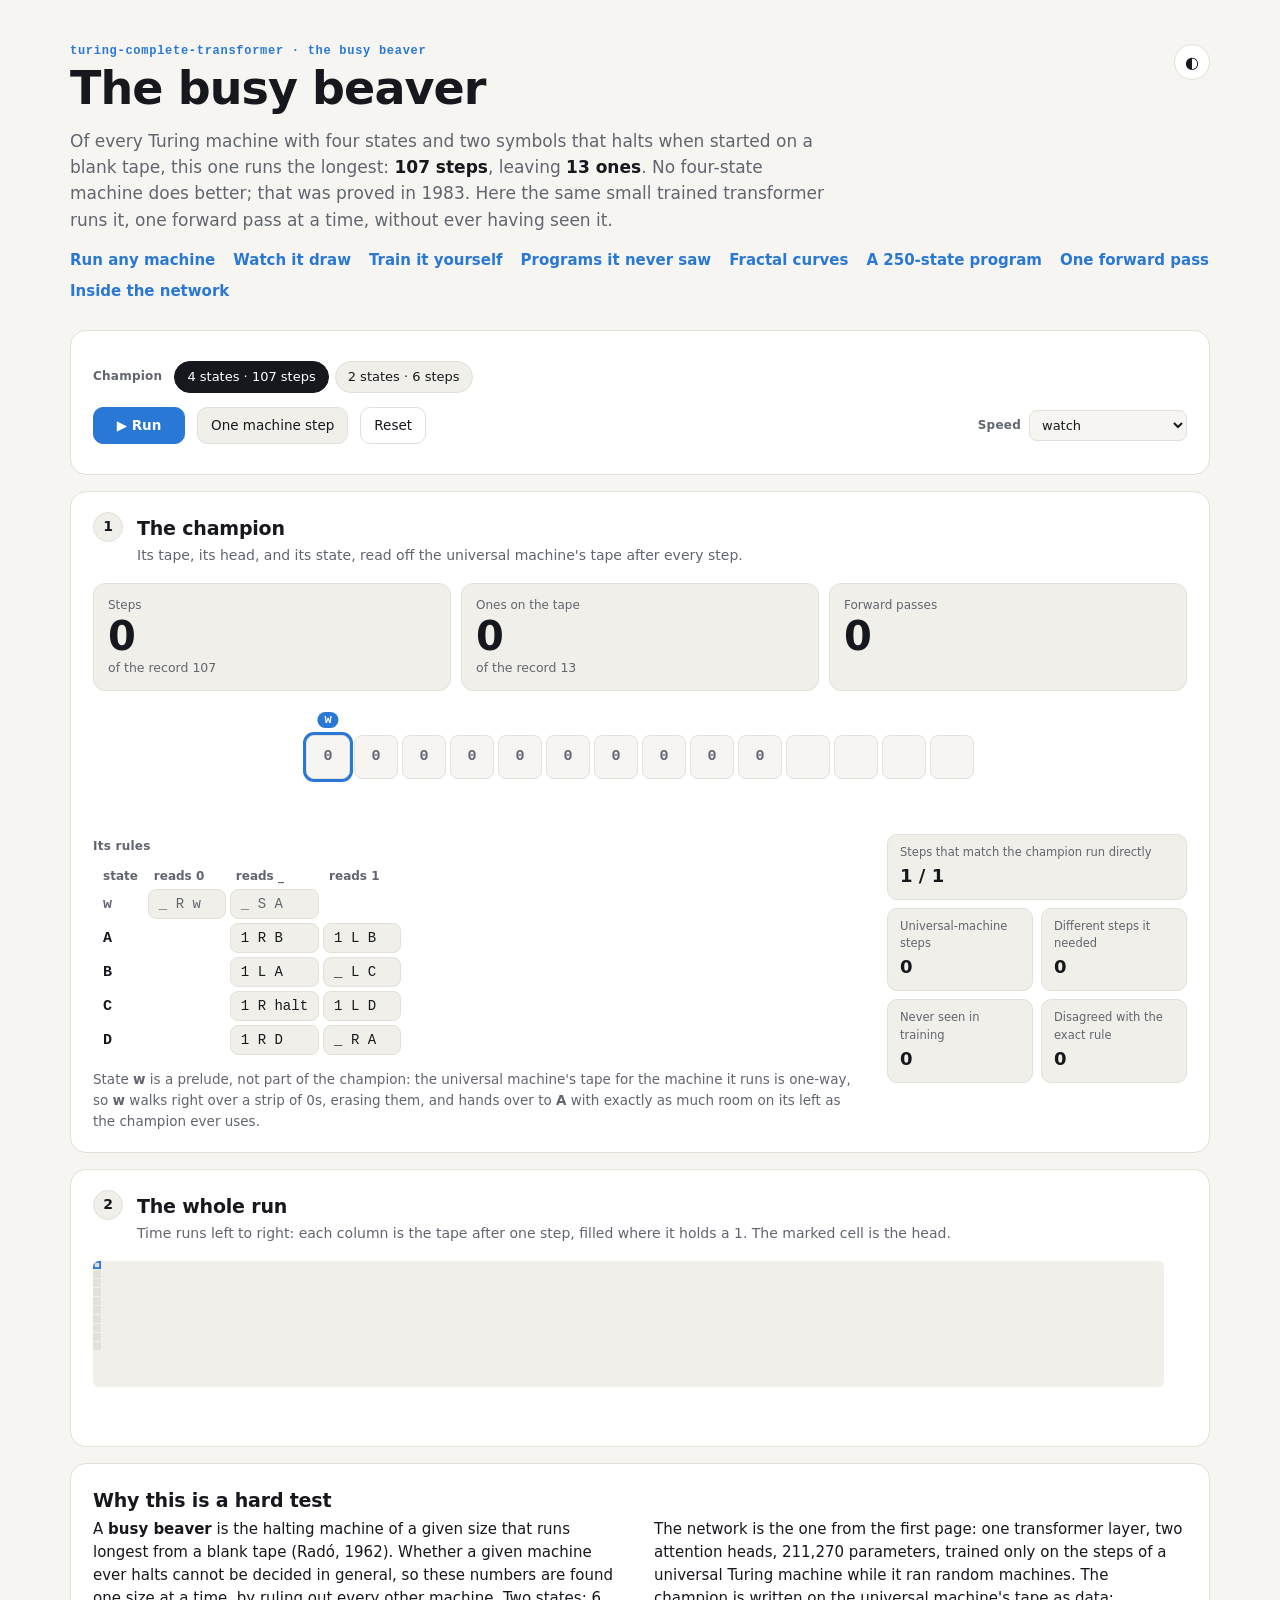
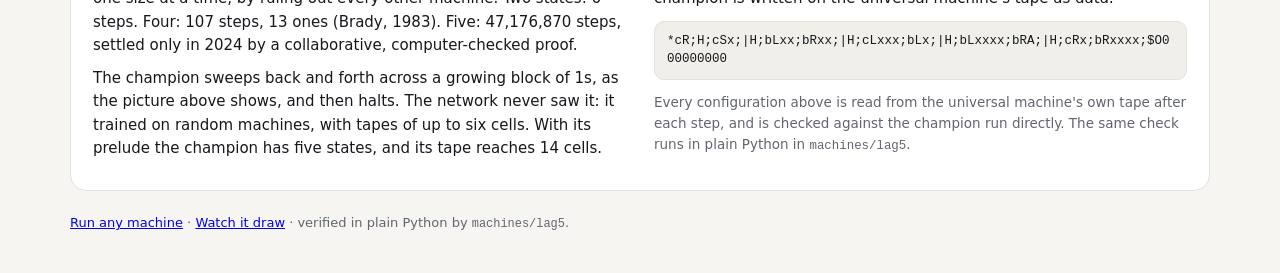
==== commit 319e498a: "web/walk.html: one forward pass as a walkthrough you scroll The 3D scene stays in place while twelve" ====
--- a/web/beaver.html
+++ b/web/beaver.html
@@ -16,7 +16,7 @@
     <p class="lede">Of every Turing machine with four states and two symbols that halts when started on a blank tape, this
       one runs the longest: <b>107 steps</b>, leaving <b>13 ones</b>. No four-state machine does better; that was proved
       in 1983. Here the same small trained transformer runs it, one forward pass at a time, without ever having seen it.</p>
-    <nav class="pagenav"><a href="index.html">Run any machine</a><a href="draw.html">Watch it draw</a><a href="train.html">Train it yourself</a><a href="programs.html">Programs it never saw</a><a href="curves.html">Fractal curves</a><a href="primes.html">A 250-state program</a><a href="inside.html">Inside the network</a></nav>
+    <nav class="pagenav"><a href="index.html">Run any machine</a><a href="draw.html">Watch it draw</a><a href="train.html">Train it yourself</a><a href="programs.html">Programs it never saw</a><a href="curves.html">Fractal curves</a><a href="primes.html">A 250-state program</a><a href="walk.html">One forward pass</a><a href="inside.html">Inside the network</a></nav>
     <button class="theme" type="button" aria-label="Toggle light and dark">◐</button>
   </div>
 </header>
--- a/web/style.css
+++ b/web/style.css
@@ -436,3 +436,40 @@
   .view3d.stage { height: min(58vh, 100vw); }
 }
 .v-label.sec { font: 650 13px var(--sans); padding: 2px 8px; }
+
+/* ---------------------------------------------------------------- walk.html: the walkthrough you scroll */
+.scrollhint { margin: 22px 0 0; font: 600 13px var(--sans); color: var(--muted); }
+.walk { display: grid; grid-template-columns: minmax(0, 0.82fr) minmax(0, 1.18fr); gap: 0 28px; max-width: 1400px; margin: 0 auto;
+  padding: 0 24px; }
+.walk-stage { grid-column: 2; grid-row: 1; position: sticky; top: 0; height: 100vh; height: 100svh; padding: 16px 0; box-sizing: border-box;
+  display: flex; flex-direction: column; gap: 8px; }
+.walk-stage .view3d { flex: 1; height: auto; touch-action: auto; }
+.walk-progress { height: 3px; border-radius: 2px; background: var(--rule); overflow: hidden; }
+.walk-progress i { display: block; height: 100%; width: 0; background: var(--accent); }
+.walk-steps { grid-column: 1; grid-row: 1; padding: 30vh 0 40vh; }
+.step { min-height: 88vh; display: flex; align-items: center; }
+.step .card { width: 100%; background: var(--panel); border: 1px solid var(--rule); border-radius: 16px; padding: 20px 22px;
+  opacity: 0.4; transition: opacity 0.35s, box-shadow 0.35s; }
+.step.on .card { opacity: 1; box-shadow: 0 6px 24px rgba(0, 0, 0, 0.07); }
+.step h2 { margin: 2px 0 10px; font-size: 22px; }
+.step p { margin: 0 0 10px; font-size: 15.5px; line-height: 1.6; }
+.step .ch-num { margin: 0; font-size: 12px; color: var(--muted); }
+.step .muted { color: var(--muted); }
+.step ul.toks, .step ol.toks { margin: 0 0 10px; padding-left: 20px; font-size: 15px; line-height: 1.6; }
+.step code { font-size: 13px; }
+.step .ok { color: var(--good); } .step .bad { color: var(--bad); }
+.step .strip { margin: 4px 0 10px; padding-top: 14px; }
+.step .strip .lab { flex-basis: 8.5em; }
+.step .buttons { margin: 6px 0 12px; }
+.walk-after { margin-top: 10px; }
+@media (max-width: 899px) {
+  .walk { display: block; padding: 0; }
+  .walk-stage { position: sticky; top: 0; z-index: 2; height: 52vh; height: 52svh; padding: 0; background: var(--bg); gap: 0; }
+  .walk-stage .view3d { border-radius: 0; }
+  .walk-steps { padding: 6vh 16px 30vh; }
+  .step { min-height: 70vh; align-items: flex-end; padding-bottom: 6vh; }
+  .step .card { padding: 16px; }
+  .step p { font-size: 15px; }
+  .walk-stage .v-label.small { font-size: 10px; padding: 0 4px; }
+  .walk-stage .v-label.sec { font-size: 11.5px; padding: 1px 6px; }
+}
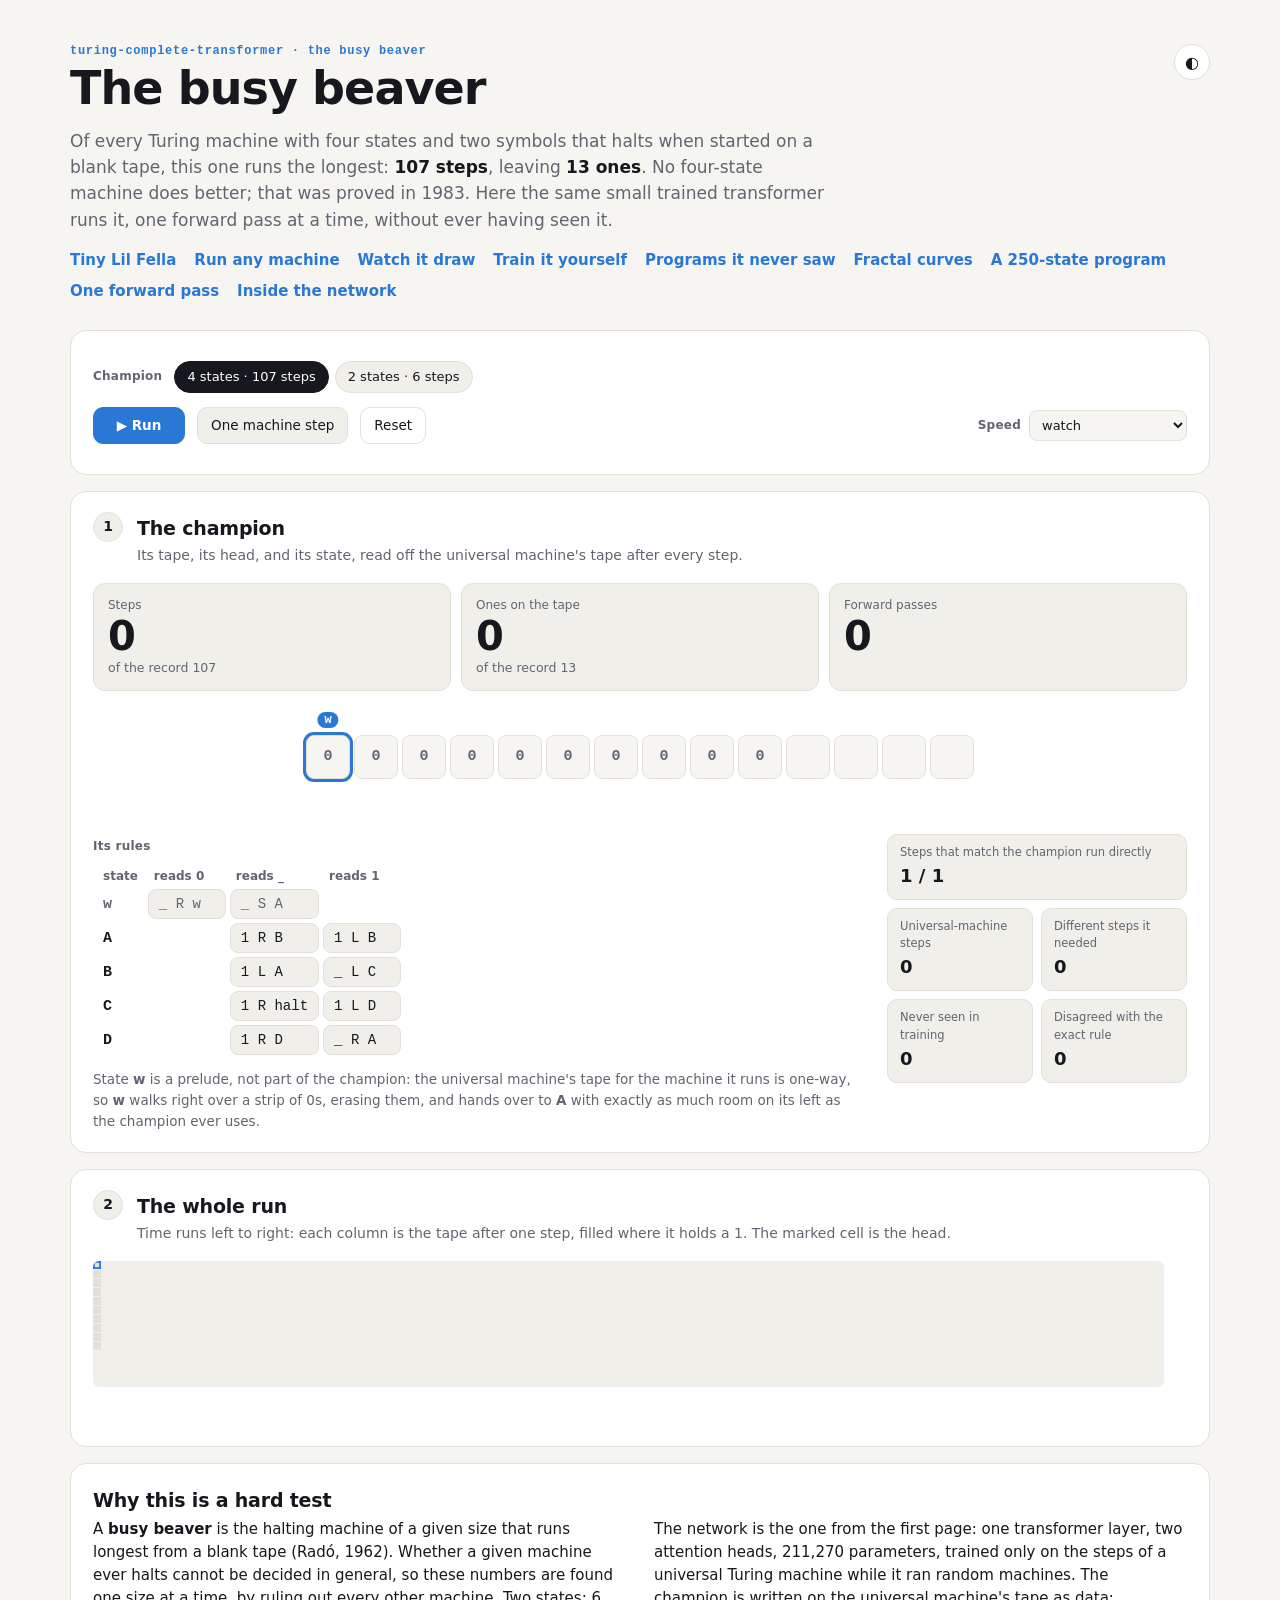
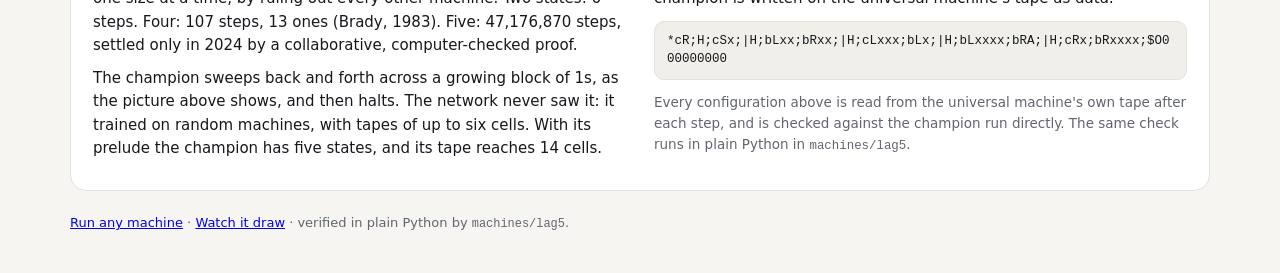
==== commit a4ddaa2f: "web/tlf.html: Tiny Lil Fella, the page from the Paper design, in three.js One long page, every 3D vi" ====
--- a/web/beaver.html
+++ b/web/beaver.html
@@ -16,7 +16,7 @@
     <p class="lede">Of every Turing machine with four states and two symbols that halts when started on a blank tape, this
       one runs the longest: <b>107 steps</b>, leaving <b>13 ones</b>. No four-state machine does better; that was proved
       in 1983. Here the same small trained transformer runs it, one forward pass at a time, without ever having seen it.</p>
-    <nav class="pagenav"><a href="index.html">Run any machine</a><a href="draw.html">Watch it draw</a><a href="train.html">Train it yourself</a><a href="programs.html">Programs it never saw</a><a href="curves.html">Fractal curves</a><a href="primes.html">A 250-state program</a><a href="walk.html">One forward pass</a><a href="inside.html">Inside the network</a></nav>
+    <nav class="pagenav"><a href="tlf.html">Tiny Lil Fella</a><a href="index.html">Run any machine</a><a href="draw.html">Watch it draw</a><a href="train.html">Train it yourself</a><a href="programs.html">Programs it never saw</a><a href="curves.html">Fractal curves</a><a href="primes.html">A 250-state program</a><a href="walk.html">One forward pass</a><a href="inside.html">Inside the network</a></nav>
     <button class="theme" type="button" aria-label="Toggle light and dark">◐</button>
   </div>
 </header>
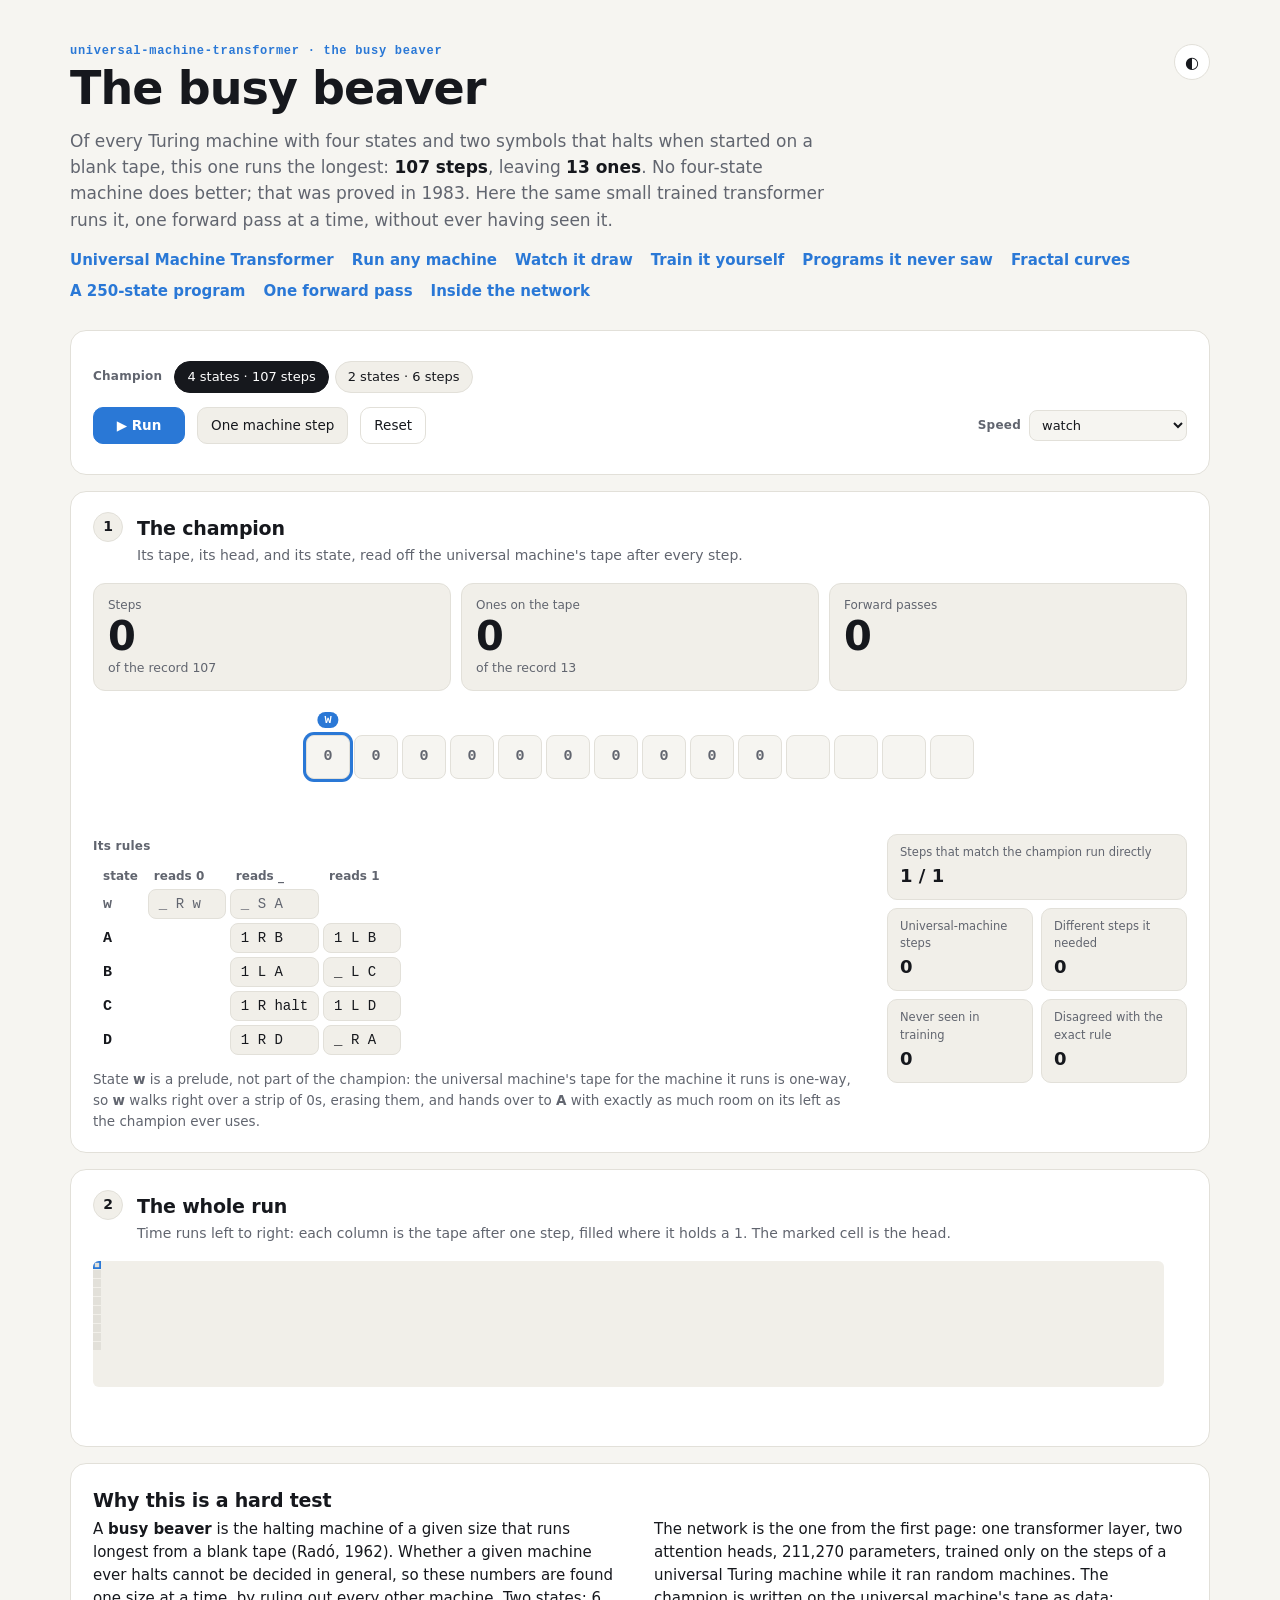
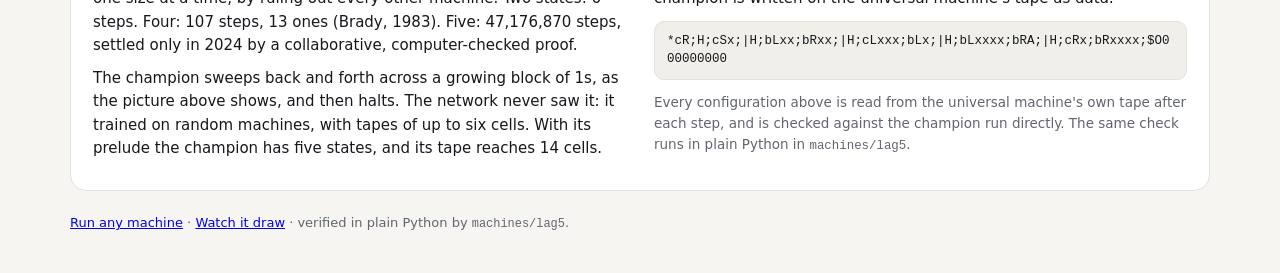
==== commit 6fc13892: "Universal Machine Transformer: the new name, dual license, and a README to match Renames Tiny Lil Fe" ====
--- a/web/beaver.html
+++ b/web/beaver.html
@@ -11,12 +11,12 @@
 <body>
 <header class="hero">
   <div class="wrap">
-    <p class="kicker"><a href="index.html">turing-complete-transformer</a> · the busy beaver</p>
+    <p class="kicker"><a href="index.html">universal-machine-transformer</a> · the busy beaver</p>
     <h1>The busy beaver</h1>
     <p class="lede">Of every Turing machine with four states and two symbols that halts when started on a blank tape, this
       one runs the longest: <b>107 steps</b>, leaving <b>13 ones</b>. No four-state machine does better; that was proved
       in 1983. Here the same small trained transformer runs it, one forward pass at a time, without ever having seen it.</p>
-    <nav class="pagenav"><a href="tlf.html">Tiny Lil Fella</a><a href="index.html">Run any machine</a><a href="draw.html">Watch it draw</a><a href="train.html">Train it yourself</a><a href="programs.html">Programs it never saw</a><a href="curves.html">Fractal curves</a><a href="primes.html">A 250-state program</a><a href="walk.html">One forward pass</a><a href="inside.html">Inside the network</a></nav>
+    <nav class="pagenav"><a href="umt.html">Universal Machine Transformer</a><a href="index.html">Run any machine</a><a href="draw.html">Watch it draw</a><a href="train.html">Train it yourself</a><a href="programs.html">Programs it never saw</a><a href="curves.html">Fractal curves</a><a href="primes.html">A 250-state program</a><a href="walk.html">One forward pass</a><a href="inside.html">Inside the network</a></nav>
     <button class="theme" type="button" aria-label="Toggle light and dark">◐</button>
   </div>
 </header>
